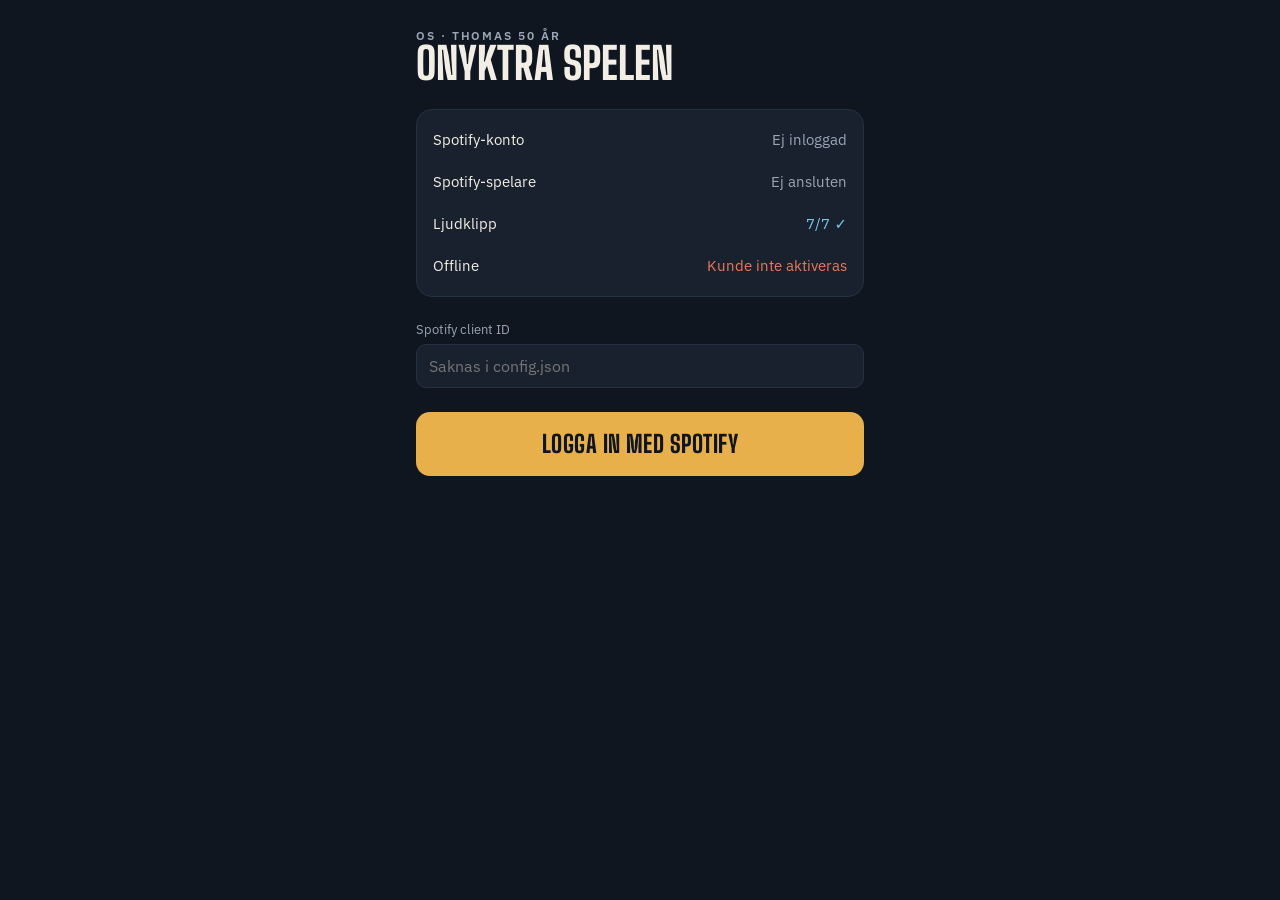
==== index.html @ b9c2de6a "Byt låt från telefonen med Supabase och PIN-kod Grenvyn får knappen Byt låt: klistra in en Spotify-l" ====
<!doctype html>
<html lang="sv">
<head>
<meta charset="utf-8">
<meta name="viewport" content="width=device-width, initial-scale=1, viewport-fit=cover">
<meta name="theme-color" content="#0F1620">
<title>Onyktra Spelen</title>
<link rel="icon" href="icons/icon.svg" type="image/svg+xml">
<link rel="apple-touch-icon" href="icons/apple-touch-icon.png">
<link rel="manifest" href="manifest.webmanifest">
<meta name="mobile-web-app-capable" content="yes">
<meta name="apple-mobile-web-app-capable" content="yes">
<meta name="apple-mobile-web-app-status-bar-style" content="black-translucent">
<meta name="apple-mobile-web-app-title" content="OS">
<link rel="preload" href="fonts/big-shoulders-display.woff2" as="font" type="font/woff2" crossorigin>
<link rel="preload" href="fonts/ibm-plex-sans.woff2" as="font" type="font/woff2" crossorigin>
<link rel="stylesheet" href="style.css">
<script type="module" src="app.js"></script>
</head>
<body>
<div class="banner" id="banner" role="status" hidden></div>
<button class="banner banner-version" type="button" id="ny-version" hidden>Ny version – ladda om</button>

<main class="screen" id="start">
  <header>
    <div class="eyebrow">OS · Thomas 50 år</div>
    <h1>Onyktra Spelen</h1>
  </header>

  <section class="card" aria-label="Status">
    <div class="rad"><span>Spotify-konto</span><span class="rad-varde" id="start-konto">Ej inloggad</span></div>
    <div class="rad"><span>Spotify-spelare</span><span class="rad-varde" id="start-spelare">Ej ansluten</span></div>
    <div class="rad"><span>Ljudklipp</span><span class="rad-varde" id="start-klipp">–</span></div>
    <div class="rad"><span>Offline</span><span class="rad-varde" id="start-offline">Kontrollerar…</span></div>
  </section>

  <div class="falt" id="klientid-falt" hidden>
    <label for="klientid">Spotify client ID</label>
    <input id="klientid" autocomplete="off" autocapitalize="off" spellcheck="false" placeholder="Saknas i config.json">
  </div>

  <p class="start-fel" id="start-fel" role="alert" hidden></p>

  <div class="start-knappar">
    <button class="btn-primary" type="button" id="logga-in" hidden>Logga in med Spotify</button>
    <button class="btn-primary" type="button" id="starta" hidden>Starta Onyktra Spelen</button>
    <button class="link-btn" type="button" id="logga-ut" hidden>Logga ut från Spotify</button>
  </div>
</main>

<main class="screen" id="oversikt" hidden>
  <header class="head">
    <div>
      <div class="eyebrow">OS · Thomas 50 år</div>
      <h1>Onyktra Spelen</h1>
    </div>
    <div class="counter"><small>Gren</small><b id="raknare">–/–</b></div>
  </header>

  <section class="card" aria-label="Spelas nu">
    <div class="np">
      <div class="art" id="np-nr">–</div>
      <div class="np-meta">
        <div class="eyebrow eyebrow-tight">Spelas nu · Spotify</div>
        <div class="np-title" id="np-titel">Ingen låt</div>
        <div class="np-artist" id="np-artist">Välj en gren för att starta</div>
      </div>
    </div>
    <div class="progress">
      <span id="np-tid">0:00</span>
      <div class="bar"><i id="np-bar"></i></div>
      <span id="np-langd">–:––</span>
    </div>
    <div class="controls">
      <div class="transport">
        <button class="icon-btn" type="button" id="foregaende" aria-label="Föregående" disabled>
          <svg width="18" height="18" viewBox="0 0 24 24" fill="none" stroke="currentColor" stroke-width="2" stroke-linecap="round" stroke-linejoin="round"><polygon points="19 20 9 12 19 4 19 20"/><line x1="5" y1="19" x2="5" y2="5"/></svg>
        </button>
        <button class="play" type="button" id="spela" aria-label="Spela" disabled>
          <svg class="ikon-spela" width="20" height="20" viewBox="0 0 24 24" fill="currentColor"><polygon points="7 4 20 12 7 20 7 4"/></svg>
          <svg class="ikon-paus" width="22" height="22" viewBox="0 0 24 24" fill="none" stroke="currentColor" stroke-width="2.5" stroke-linecap="round"><line x1="8" y1="5" x2="8" y2="19"/><line x1="16" y1="5" x2="16" y2="19"/></svg>
        </button>
        <button class="icon-btn" type="button" id="nasta" aria-label="Nästa" disabled>
          <svg width="18" height="18" viewBox="0 0 24 24" fill="none" stroke="currentColor" stroke-width="2" stroke-linecap="round" stroke-linejoin="round"><polygon points="5 4 15 12 5 20 5 4"/><line x1="19" y1="5" x2="19" y2="19"/></svg>
        </button>
      </div>
      <button class="pill" type="button" id="ducking" aria-pressed="true"><span class="dot"></span><span id="ducking-text">Sänk vid klipp</span></button>
    </div>
    <button class="btn-ghost" type="button" id="tona" disabled>Tona ut</button>
  </section>

  <section class="section">
    <div class="section-head"><h2>Grenar</h2><span>Tryck för att starta</span></div>
    <div class="list" id="grenar"></div>
  </section>

  <section class="section">
    <div class="section-head"><h2>Ljudeffekter</h2><span>Spelas ovanpå musiken</span></div>
    <div class="pads" id="effekter"></div>
  </section>

  <footer class="foot">
    <div class="foot-status"><span class="dot" id="nat-dot"></span><span id="nat-text">Kontrollerar nät…</span></div>
  </footer>
</main>
<main class="screen" id="grenvy" hidden>
  <div class="topbar">
    <button class="back" type="button" id="tillbaka">
      <svg width="18" height="18" viewBox="0 0 24 24" fill="none" stroke="currentColor" stroke-width="2" stroke-linecap="round" stroke-linejoin="round" aria-hidden="true"><polyline points="15 18 9 12 15 6"/></svg>Alla grenar
    </button>
    <small id="g-nummer">Gren – av –</small>
  </div>

  <header class="hero">
    <span class="tag" id="g-sasong"></span>
    <h1 id="g-namn"></h1>
    <p id="g-regel"></p>
  </header>

  <div class="phrase" id="g-mening-kort" hidden>
    <small>Meningen</small>
    <div id="g-mening"></div>
  </div>

  <section class="card timer-kort" aria-label="Timer">
    <div class="timer-rad">
      <button class="icon-btn" type="button" id="t-minus" aria-label="15 sekunder kortare">−15</button>
      <div class="timer" id="t-tid" role="timer" aria-live="off">01:00</div>
      <button class="icon-btn" type="button" id="t-plus" aria-label="15 sekunder längre">+15</button>
    </div>
    <div class="row">
      <button class="btn-action" type="button" id="t-start">Starta</button>
      <button class="btn-ghost" type="button" id="t-aterstall">Återställ</button>
    </div>
  </section>

  <section class="card" aria-label="Musik">
    <div class="np">
      <div class="art" id="g-nr">–</div>
      <div class="np-meta">
        <div class="np-title" id="g-titel"></div>
        <div class="np-artist" id="g-artist"></div>
      </div>
    </div>
    <div class="row">
      <button class="play play-sm" type="button" id="g-spela" aria-label="Spela" disabled>
        <svg class="ikon-spela" width="20" height="20" viewBox="0 0 24 24" fill="currentColor"><polygon points="7 4 20 12 7 20 7 4"/></svg>
        <svg class="ikon-paus" width="22" height="22" viewBox="0 0 24 24" fill="none" stroke="currentColor" stroke-width="2.5" stroke-linecap="round"><line x1="8" y1="5" x2="8" y2="19"/><line x1="16" y1="5" x2="16" y2="19"/></svg>
      </button>
      <button class="btn-ghost grow" type="button" id="g-tona" disabled>Tona ut</button>
    </div>
    <button class="link-btn" type="button" id="g-byt-lat" hidden>Byt låt</button>
  </section>

  <section class="section">
    <div class="section-head"><h2>Ljudeffekter</h2><span>Spelas ovanpå musiken</span></div>
    <div class="pads" id="g-effekter"></div>
  </section>

  <button class="btn-action btn-stor" type="button" id="g-nasta">Nästa gren</button>
</main>

<dialog class="dialog" id="byt-lat" aria-labelledby="bl-rubrik">
  <form class="dialog-form" id="bl-form" method="dialog">
    <h2 id="bl-rubrik">Byt låt</h2>
    <div class="falt">
      <label for="bl-lank">Spotify-länk</label>
      <input id="bl-lank" type="url" inputmode="url" autocomplete="off" autocapitalize="off" spellcheck="false"
        placeholder="https://open.spotify.com/track/…">
      <small id="bl-lank-info">Spotify → Dela → Kopiera länk</small>
    </div>
    <div class="falt">
      <label for="bl-lat">Låt</label>
      <input id="bl-lat" autocomplete="off">
    </div>
    <div class="falt">
      <label for="bl-artist">Artist</label>
      <input id="bl-artist" autocomplete="off">
    </div>
    <div class="falt">
      <label for="bl-start">Starta vid (m:ss)</label>
      <input id="bl-start" inputmode="numeric" autocomplete="off" placeholder="0:00">
    </div>
    <div class="falt" id="bl-pin-falt">
      <label for="bl-pin">PIN-kod</label>
      <input id="bl-pin" type="password" autocomplete="off">
    </div>
    <p class="start-fel" id="bl-fel" role="alert" hidden></p>
    <div class="row">
      <button class="btn-ghost" type="button" id="bl-avbryt">Avbryt</button>
      <button class="btn-action" type="submit" id="bl-spara">Spara</button>
    </div>
    <button class="link-btn" type="button" id="bl-aterstall" hidden>Återställ till förvald låt</button>
  </form>
</dialog>
</body>
</html>
---- style.css ----
/* Typsnitt (SIL Open Font License), självhostade så att de fungerar offline. Latin-delmängd räcker för svenska. */
@font-face {
  font-family: 'Big Shoulders Display';
  src: url('fonts/big-shoulders-display.woff2') format('woff2');
  font-weight: 100 900;
  font-display: swap;
}
@font-face {
  font-family: 'IBM Plex Sans';
  src: url('fonts/ibm-plex-sans.woff2') format('woff2');
  font-weight: 100 700;
  font-display: swap;
}
@font-face {
  font-family: 'IBM Plex Mono';
  src: url('fonts/ibm-plex-mono-500.woff2') format('woff2');
  font-weight: 500;
  font-display: swap;
}

:root {
  --bg: #0F1620;
  --surface: #18212D;
  --active: #1E2733;
  --line: #263244;
  --text: #F2EEE6;
  --muted: #9AA6B5;
  --accent: #E8B04A;
  --ice: #7CC4E8;
  --warn: #E8795A;
  --display: 'Big Shoulders Display', 'Arial Narrow', sans-serif;
  --sans: 'IBM Plex Sans', system-ui, sans-serif;
  --mono: 'IBM Plex Mono', ui-monospace, monospace;
  color-scheme: dark;
}

* { box-sizing: border-box; }

html { -webkit-text-size-adjust: 100%; }

body {
  margin: 0;
  background: var(--bg);
  color: var(--text);
  font-family: var(--sans);
  -webkit-tap-highlight-color: transparent;
}

button {
  font: inherit;
  color: var(--text);
  cursor: pointer;
  touch-action: manipulation;
}

button:disabled { cursor: default; }

button:focus-visible {
  outline: 2px solid var(--ice);
  outline-offset: 2px;
}

.screen {
  max-width: 480px;
  margin: 0 auto;
  padding: calc(28px + env(safe-area-inset-top)) 16px calc(32px + env(safe-area-inset-bottom));
  display: flex;
  flex-direction: column;
  gap: 24px;
}

.eyebrow {
  font-size: 12px;
  font-weight: 600;
  letter-spacing: .16em;
  text-transform: uppercase;
  color: var(--muted);
}

.eyebrow-tight { letter-spacing: .08em; }

h1 {
  margin: 0;
  font-family: var(--display);
  font-weight: 800;
  font-size: 44px;
  line-height: .95;
  text-transform: uppercase;
}

h2 {
  margin: 0;
  font-family: var(--display);
  font-weight: 800;
  font-size: 24px;
  text-transform: uppercase;
  letter-spacing: .02em;
}

/* Rubrik */
.head { display: flex; justify-content: space-between; align-items: flex-end; gap: 12px; }
.counter { text-align: right; }
.counter small { display: block; font-size: 12px; color: var(--muted); }
.counter b { font-family: var(--mono); font-weight: 500; font-size: 22px; color: var(--accent); }

/* Spelas nu */
.card {
  background: var(--surface);
  border: 1px solid var(--line);
  border-radius: 16px;
  padding: 16px;
  display: flex;
  flex-direction: column;
  gap: 14px;
}
.np { display: flex; gap: 14px; align-items: center; }
.art {
  width: 56px; height: 56px; flex-shrink: 0;
  border-radius: 10px;
  background: var(--accent); color: var(--bg);
  display: flex; align-items: center; justify-content: center;
  font-family: var(--display); font-weight: 800; font-size: 26px;
}
.np-meta { display: flex; flex-direction: column; gap: 2px; min-width: 0; }
.np-title { font-size: 17px; font-weight: 600; }
.np-artist { font-size: 14px; color: var(--muted); }
.progress { display: flex; align-items: center; gap: 10px; font-family: var(--mono); font-size: 12px; color: var(--muted); }
.bar { flex: 1; height: 4px; border-radius: 2px; background: var(--line); }
.bar i { display: block; height: 4px; width: 0; border-radius: 2px; background: var(--accent); }
.controls { display: flex; align-items: center; justify-content: space-between; gap: 8px; }
.transport { display: flex; gap: 6px; align-items: center; flex-shrink: 0; }
.icon-btn {
  width: 44px; height: 44px; border-radius: 22px;
  border: 1px solid var(--line); background: transparent;
  display: flex; align-items: center; justify-content: center;
}
.play {
  width: 56px; height: 56px; border-radius: 28px;
  border: none; background: var(--accent); color: var(--bg);
  display: flex; align-items: center; justify-content: center;
}
.transport button:disabled { opacity: .55; }
.pill {
  white-space: nowrap;
  min-width: 0; overflow: hidden;
  height: 44px; padding: 0 12px; border-radius: 22px;
  border: 1px solid var(--accent); background: transparent;
  display: flex; align-items: center; gap: 8px;
  font-size: 13px; font-weight: 500;
}
.pill .dot { background: var(--accent); }
.pill span:last-child { overflow: hidden; text-overflow: ellipsis; }
.pill[aria-pressed="false"] { border-color: var(--line); color: var(--muted); }
.pill[aria-pressed="false"] .dot { background: var(--line); }

/* Sektioner */
.section { display: flex; flex-direction: column; gap: 10px; }
.section-head { display: flex; justify-content: space-between; align-items: baseline; gap: 8px; }
.section-head span { font-size: 13px; color: var(--muted); }

/* Grenlista */
.list { display: flex; flex-direction: column; gap: 8px; }
.gren {
  width: 100%;
  display: flex; align-items: center; gap: 14px;
  padding: 14px; border-radius: 14px;
  background: var(--surface); border: 1px solid var(--line);
  text-align: left;
}
.gren:active { background: var(--active); }
.gren svg { flex-shrink: 0; }
.num {
  width: 40px; height: 40px; flex-shrink: 0; border-radius: 10px;
  background: var(--line);
  display: flex; align-items: center; justify-content: center;
  font-family: var(--display); font-weight: 800; font-size: 22px;
}
.gtext { display: flex; flex-direction: column; gap: 3px; min-width: 0; flex: 1; }
.gname { font-size: 17px; font-weight: 600; }
.status { font-size: 11px; font-weight: 600; letter-spacing: .08em; text-transform: uppercase; margin-left: 6px; }
.gdesc { font-size: 13px; color: var(--muted); }
.gsong { display: flex; gap: 6px; align-items: center; font-size: 13px; color: #C9D1DB; white-space: nowrap; overflow: hidden; }
.gsong span { overflow: hidden; text-overflow: ellipsis; }
.gren.pagar { background: var(--active); border-color: var(--accent); }
.gren.pagar .num { background: var(--accent); color: var(--bg); }
.gren.pagar .status, .gren.pagar .gsong { color: var(--accent); }

/* Effektknappar */
.pads { display: grid; grid-template-columns: repeat(3, minmax(0, 1fr)); gap: 8px; }
.pad {
  min-height: 76px; border-radius: 14px;
  border: 1px solid var(--line); background: var(--surface);
  display: flex; flex-direction: column; align-items: flex-start; justify-content: space-between; gap: 6px;
  padding: 12px; text-align: left;
  transition: transform .08s, border-color .15s;
}
.pad:active { transform: scale(.97); border-color: var(--accent); }
.pad.spelar { border-color: var(--accent); background: var(--active); }
.pad.saknas { opacity: .45; }
.pad.saknas .psub::after { content: ' · saknas'; }
.dot { width: 8px; height: 8px; border-radius: 4px; display: inline-block; flex-shrink: 0; }
.dot.guld { background: var(--accent); }
.dot.is { background: var(--ice); }
.dot.varning { background: var(--warn); }
.pname { display: block; font-size: 15px; font-weight: 600; }
.psub { display: block; font-size: 11px; color: var(--muted); }

/* Sidfot */
.foot { display: flex; flex-direction: column; gap: 8px; font-size: 12px; color: var(--muted); }
.foot-status { display: flex; gap: 8px; align-items: center; }
.foot-status .dot { background: var(--ice); }
.foot-status .dot.offline { background: var(--warn); }
.link-btn {
  align-self: flex-start;
  min-height: 44px; padding: 0;
  border: none; background: transparent;
  color: var(--muted); font-size: 12px;
  text-decoration: underline; text-underline-offset: 3px;
}

.fel {
  padding: 16px; border-radius: 14px;
  border: 1px solid var(--warn); color: var(--warn);
  background: var(--surface); font-size: 14px;
}

[hidden] { display: none !important; }

/* Startvy */
.rad { display: flex; justify-content: space-between; align-items: center; gap: 12px; font-size: 15px; min-height: 28px; }
.rad-varde { color: var(--muted); text-align: right; }
.rad-varde.ok { color: var(--ice); }
.rad-varde.fel-text { color: var(--warn); }
.falt { display: flex; flex-direction: column; gap: 6px; font-size: 13px; color: var(--muted); }
.falt input {
  min-height: 44px; padding: 0 12px; border-radius: 10px;
  border: 1px solid var(--line); background: var(--surface); color: var(--text);
  font: inherit; font-size: 16px;
}
.start-fel { margin: 0; font-size: 14px; color: var(--warn); }
.start-knappar { display: flex; flex-direction: column; gap: 4px; }
.btn-primary {
  width: 100%; min-height: 64px; border-radius: 14px;
  border: none; background: var(--accent); color: var(--bg);
  font-family: var(--display); font-weight: 800; font-size: 24px;
  text-transform: uppercase; letter-spacing: .02em;
}
.btn-primary:disabled { opacity: .6; }
.start-knappar .link-btn { align-self: center; }

/* Spela/paus */
.play .ikon-paus { display: none; }
.play.spelar .ikon-spela { display: none; }
.play.spelar .ikon-paus { display: block; }
.play:disabled { opacity: .55; }

/* Diskret banner för fel */
.banner {
  position: fixed; z-index: 10;
  top: calc(8px + env(safe-area-inset-top)); left: 50%; transform: translateX(-50%);
  width: calc(100% - 32px); max-width: 448px;
  padding: 12px 14px; border-radius: 12px;
  background: var(--surface); border: 1px solid var(--warn); color: var(--text);
  font-size: 14px; box-shadow: 0 6px 20px rgb(0 0 0 / .4);
}
.banner-version {
  min-height: 48px; text-align: left; font-weight: 600;
  border-color: var(--accent);
}

/* Aktiv gren */
.topbar { display: flex; justify-content: space-between; align-items: center; gap: 12px; }
.topbar small { font-size: 13px; color: var(--muted); }
.back {
  display: flex; align-items: center; gap: 6px;
  min-height: 44px; padding: 0 8px 0 0;
  border: none; background: transparent;
  font-size: 14px; font-weight: 500;
}
.hero h1 { font-size: 72px; overflow-wrap: anywhere; }
.hero p { margin: 8px 0 0; font-size: 15px; color: var(--muted); }
.tag {
  display: inline-block; margin-bottom: 6px;
  font-size: 11px; font-weight: 600; letter-spacing: .12em; text-transform: uppercase;
  color: var(--accent);
}
.tag.vinter { color: var(--ice); }
.phrase {
  border: 1px dashed var(--accent); border-radius: 14px;
  padding: 14px 16px; background: var(--surface);
}
.phrase small { font-size: 12px; color: var(--muted); letter-spacing: .08em; text-transform: uppercase; }
.phrase div { font-size: 22px; font-weight: 600; margin-top: 4px; }

.timer-kort { gap: 16px; }
.timer-rad { display: flex; align-items: center; justify-content: space-between; gap: 8px; }
.timer-rad .icon-btn { font-family: var(--mono); font-size: 13px; color: var(--muted); }
.timer-rad .icon-btn:disabled { opacity: .35; }
.timer {
  flex: 1; text-align: center;
  font-family: var(--mono); font-weight: 500; font-size: 72px; line-height: 1;
  letter-spacing: .02em; font-variant-numeric: tabular-nums;
}
.timer.kort { color: var(--warn); }
.timer.slut { color: var(--warn); animation: blink 1s steps(2, start) 3; }
@keyframes blink { to { visibility: hidden; } }

.row { display: flex; gap: 8px; align-items: center; }
.btn-action {
  flex: 1; min-height: 52px; border-radius: 14px;
  border: none; background: var(--accent); color: var(--bg);
  font-size: 16px; font-weight: 600;
}
.btn-action.pausad { background: var(--ice); }
.btn-ghost {
  min-height: 52px; padding: 0 18px; border-radius: 14px;
  border: 1px solid var(--line); background: transparent;
  font-size: 15px; font-weight: 500;
}
.btn-ghost:disabled { opacity: .55; }
.btn-ghost.aktiv { border-color: var(--accent); color: var(--accent); }
.grow { flex: 1; }
.play-sm { width: 52px; height: 52px; border-radius: 26px; flex-shrink: 0; }
.btn-stor { flex: none; width: 100%; min-height: 56px; font-size: 17px; }


/* Byt låt */
.dialog {
  width: calc(100% - 32px); max-width: 448px;
  padding: 20px 16px; border-radius: 16px;
  border: 1px solid var(--line); background: var(--surface); color: var(--text);
}
.dialog::backdrop { background: rgb(0 0 0 / .6); }
.dialog-form { display: flex; flex-direction: column; gap: 14px; }
.dialog .falt input { background: var(--bg); }
.falt small { font-size: 12px; color: var(--muted); }
.falt small.ok { color: var(--ice); }
.falt small.fel-text { color: var(--warn); }
.dialog .row .btn-ghost { flex: 1; }
.dialog .link-btn { align-self: center; }
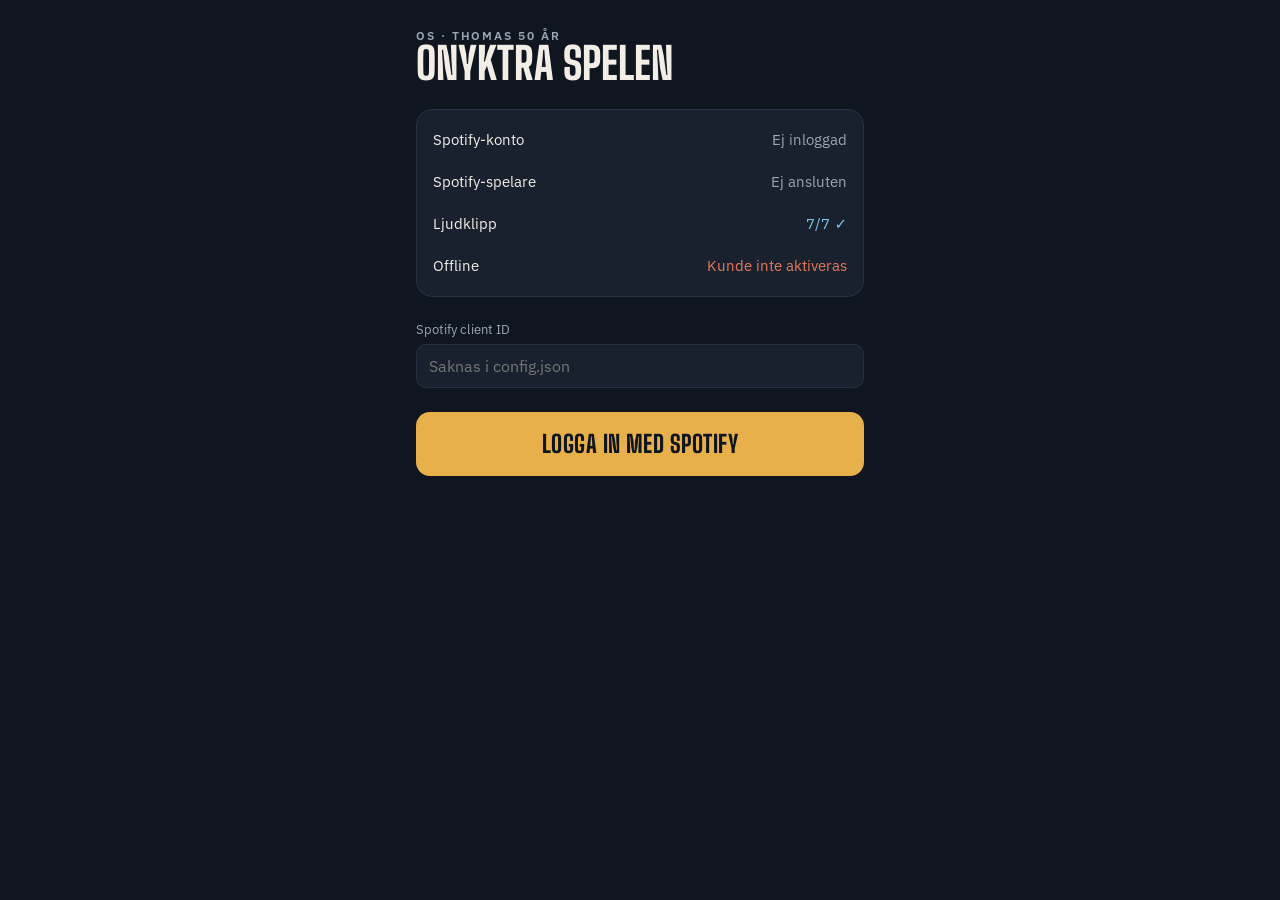
==== commit e3474931: "Min/sek-väljare för starttid och timer i Redigera gren iPhone visar ett rent siffertangentbord utan " ====
--- a/index.html
+++ b/index.html
@@ -90,8 +90,15 @@
   </section>
 
   <section class="section">
-    <div class="section-head"><h2>Grenar</h2><span>Tryck för att starta</span></div>
+    <div class="section-head">
+      <h2>Grenar</h2>
+      <span id="grenar-hjalp">Tryck för att starta</span>
+    </div>
     <div class="list" id="grenar"></div>
+    <div class="row" id="ordning-knappar" hidden>
+      <button class="btn-ghost" type="button" id="ordning-avbryt" hidden>Avbryt</button>
+      <button class="btn-ghost grow" type="button" id="ordning">Ändra ordning</button>
+    </div>
   </section>
 
   <section class="section">
@@ -149,7 +156,7 @@
       </button>
       <button class="btn-ghost grow" type="button" id="g-tona" disabled>Tona ut</button>
     </div>
-    <button class="link-btn" type="button" id="g-byt-lat" hidden>Byt låt</button>
+    <button class="link-btn" type="button" id="g-redigera" hidden>Redigera gren</button>
   </section>
 
   <section class="section">
@@ -160,37 +167,86 @@
   <button class="btn-action btn-stor" type="button" id="g-nasta">Nästa gren</button>
 </main>
 
-<dialog class="dialog" id="byt-lat" aria-labelledby="bl-rubrik">
-  <form class="dialog-form" id="bl-form" method="dialog">
-    <h2 id="bl-rubrik">Byt låt</h2>
-    <div class="falt">
-      <label for="bl-lank">Spotify-länk</label>
-      <input id="bl-lank" type="url" inputmode="url" autocomplete="off" autocapitalize="off" spellcheck="false"
+<dialog class="dialog" id="redigera" aria-labelledby="rg-rubrik">
+  <form class="dialog-form" id="rg-form" method="dialog">
+    <h2 id="rg-rubrik">Redigera gren</h2>
+    <div class="falt">
+      <label for="rg-namn">Namn</label>
+      <input id="rg-namn" autocomplete="off" required>
+    </div>
+    <div class="falt">
+      <label for="rg-sasong">Säsong</label>
+      <select id="rg-sasong">
+        <option value="sommar">Sommar</option>
+        <option value="vinter">Vinter</option>
+        <option value="">Ingen</option>
+      </select>
+    </div>
+    <div class="falt">
+      <label for="rg-beskrivning">Beskrivning</label>
+      <input id="rg-beskrivning" autocomplete="off">
+    </div>
+    <div class="falt">
+      <label for="rg-mening">Meningen</label>
+      <textarea id="rg-mening" rows="2" autocomplete="off"></textarea>
+      <small>Visas stort i grenvyn. Lämna tomt om grenen inte har någon.</small>
+    </div>
+    <div class="falt">
+      <label for="rg-lank">Byt låt – Spotify-länk</label>
+      <input id="rg-lank" type="url" inputmode="url" autocomplete="off" autocapitalize="off" spellcheck="false"
         placeholder="https://open.spotify.com/track/…">
-      <small id="bl-lank-info">Spotify → Dela → Kopiera länk</small>
-    </div>
-    <div class="falt">
-      <label for="bl-lat">Låt</label>
-      <input id="bl-lat" autocomplete="off">
-    </div>
-    <div class="falt">
-      <label for="bl-artist">Artist</label>
-      <input id="bl-artist" autocomplete="off">
-    </div>
-    <div class="falt">
-      <label for="bl-start">Starta vid (m:ss)</label>
-      <input id="bl-start" inputmode="numeric" autocomplete="off" placeholder="0:00">
-    </div>
-    <div class="falt" id="bl-pin-falt">
-      <label for="bl-pin">PIN-kod</label>
-      <input id="bl-pin" type="password" autocomplete="off">
-    </div>
-    <p class="start-fel" id="bl-fel" role="alert" hidden></p>
-    <div class="row">
-      <button class="btn-ghost" type="button" id="bl-avbryt">Avbryt</button>
-      <button class="btn-action" type="submit" id="bl-spara">Spara</button>
-    </div>
-    <button class="link-btn" type="button" id="bl-aterstall" hidden>Återställ till förvald låt</button>
+      <small id="rg-lank-info">Spotify → Dela → Kopiera länk</small>
+    </div>
+    <div class="falt">
+      <label for="rg-lat">Låt</label>
+      <input id="rg-lat" autocomplete="off">
+    </div>
+    <div class="falt">
+      <label for="rg-artist">Artist</label>
+      <input id="rg-artist" autocomplete="off">
+    </div>
+    <div class="falt">
+      <label for="rg-start-min">Starta låten vid</label>
+      <div class="tidval">
+        <select id="rg-start-min" aria-label="Starta vid, minuter"></select>
+        <span>min</span>
+        <select id="rg-start-sek" aria-label="Starta vid, sekunder"></select>
+        <span>sek</span>
+      </div>
+    </div>
+    <div class="falt">
+      <label for="rg-timer-min">Timer</label>
+      <div class="tidval">
+        <select id="rg-timer-min" aria-label="Timer, minuter"></select>
+        <span>min</span>
+        <select id="rg-timer-sek" aria-label="Timer, sekunder"></select>
+        <span>sek</span>
+      </div>
+      <small>Grenens standardtid, mellan 0:15 och 10:00.</small>
+    </div>
+    <div class="falt" id="rg-pin-falt">
+      <label for="rg-pin">PIN-kod</label>
+      <input id="rg-pin" type="password" autocomplete="off">
+    </div>
+    <p class="start-fel" id="rg-fel" role="alert" hidden></p>
+    <div class="row">
+      <button class="btn-ghost" type="button" id="rg-avbryt">Avbryt</button>
+      <button class="btn-action" type="submit" id="rg-spara">Spara</button>
+    </div>
+  </form>
+</dialog>
+
+<dialog class="dialog" id="pin-dialog" aria-labelledby="pd-rubrik">
+  <form class="dialog-form" id="pd-form" method="dialog">
+    <h2 id="pd-rubrik">PIN-kod</h2>
+    <div class="falt">
+      <label for="pd-pin">Ange PIN-koden för att spara</label>
+      <input id="pd-pin" type="password" autocomplete="off">
+    </div>
+    <div class="row">
+      <button class="btn-ghost" type="button" id="pd-avbryt">Avbryt</button>
+      <button class="btn-action" type="submit">OK</button>
+    </div>
   </form>
 </dialog>
 </body>
--- a/style.css
+++ b/style.css
@@ -185,6 +185,20 @@
 .gren.pagar .num { background: var(--accent); color: var(--bg); }
 .gren.pagar .status, .gren.pagar .gsong { color: var(--accent); }
 
+/* Ändra ordning: dra i handtaget */
+.handtag {
+  flex-shrink: 0; width: 44px; height: 44px; margin: -8px -8px -8px 0;
+  display: flex; align-items: center; justify-content: center;
+  color: var(--muted); cursor: grab; touch-action: none;
+}
+.list.ordnas .gren { border-style: dashed; user-select: none; -webkit-user-select: none; }
+.gren.drar {
+  position: relative; z-index: 2;
+  border-style: solid; border-color: var(--accent); background: var(--active);
+  box-shadow: 0 10px 24px rgb(0 0 0 / .45);
+}
+.gren.drar .handtag { color: var(--accent); cursor: grabbing; }
+
 /* Effektknappar */
 .pads { display: grid; grid-template-columns: repeat(3, minmax(0, 1fr)); gap: 8px; }
 .pad {
@@ -232,7 +246,7 @@
 .rad-varde.ok { color: var(--ice); }
 .rad-varde.fel-text { color: var(--warn); }
 .falt { display: flex; flex-direction: column; gap: 6px; font-size: 13px; color: var(--muted); }
-.falt input {
+.falt input, .falt select, .falt textarea {
   min-height: 44px; padding: 0 12px; border-radius: 10px;
   border: 1px solid var(--line); background: var(--surface); color: var(--text);
   font: inherit; font-size: 16px;
@@ -332,7 +346,10 @@
 }
 .dialog::backdrop { background: rgb(0 0 0 / .6); }
 .dialog-form { display: flex; flex-direction: column; gap: 14px; }
-.dialog .falt input { background: var(--bg); }
+.dialog .falt input, .dialog .falt select, .dialog .falt textarea { background: var(--bg); }
+.falt textarea { padding: 10px 12px; resize: vertical; line-height: 1.35; }
+.tidval { display: flex; align-items: center; gap: 8px; color: var(--text); font-size: 16px; }
+.tidval select { flex: 1; min-width: 0; }
 .falt small { font-size: 12px; color: var(--muted); }
 .falt small.ok { color: var(--ice); }
 .falt small.fel-text { color: var(--warn); }
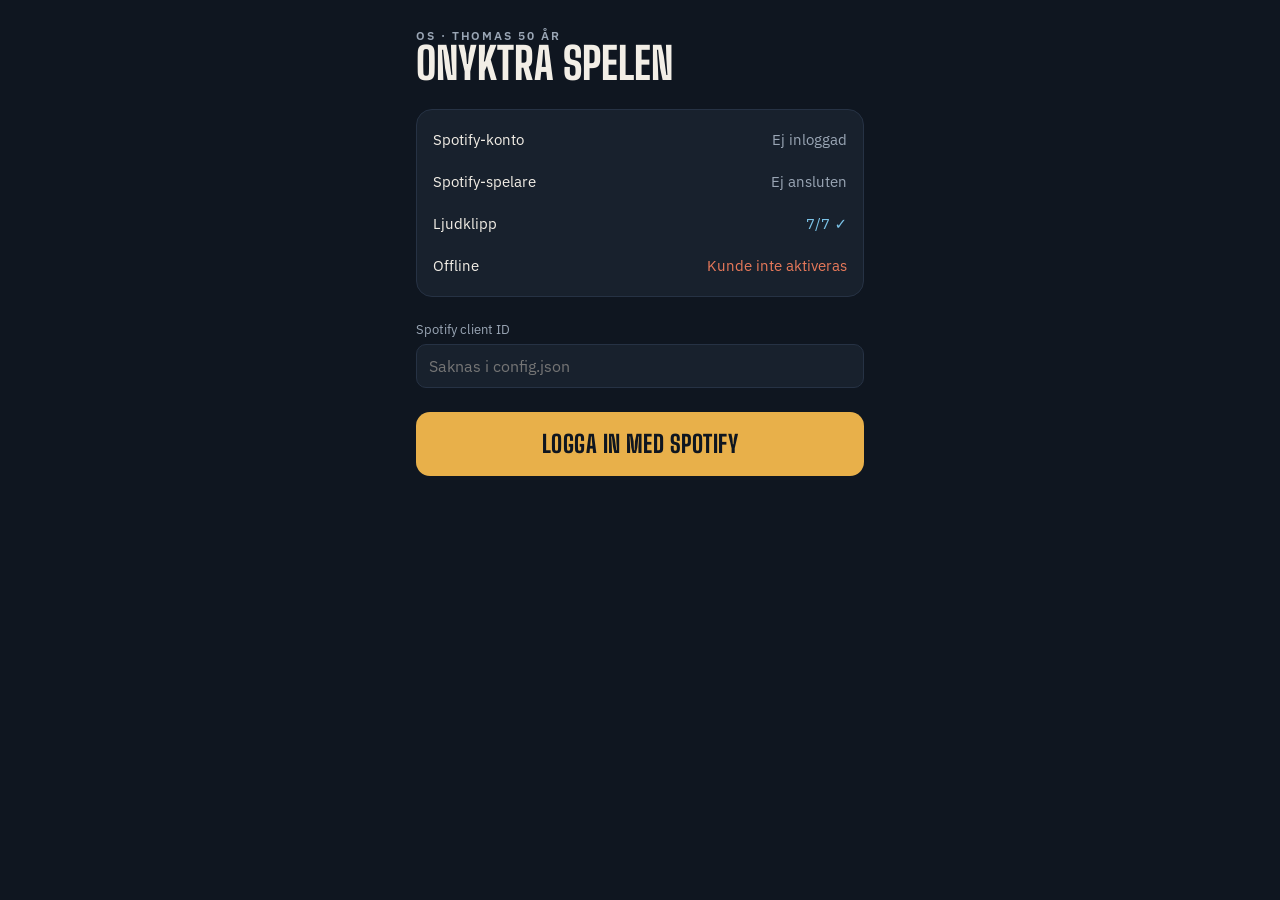
==== commit 273082c5: "Siffertangentbord för PIN-koden Co-Authored-By: Claude Opus 5.5 <noreply@anthropic.com> Claude-Sessi" ====
--- a/index.html
+++ b/index.html
@@ -226,7 +226,7 @@
     </div>
     <div class="falt" id="rg-pin-falt">
       <label for="rg-pin">PIN-kod</label>
-      <input id="rg-pin" type="password" autocomplete="off">
+      <input id="rg-pin" type="password" inputmode="numeric" autocomplete="off">
     </div>
     <p class="start-fel" id="rg-fel" role="alert" hidden></p>
     <div class="row">
@@ -241,7 +241,7 @@
     <h2 id="pd-rubrik">PIN-kod</h2>
     <div class="falt">
       <label for="pd-pin">Ange PIN-koden för att spara</label>
-      <input id="pd-pin" type="password" autocomplete="off">
+      <input id="pd-pin" type="password" inputmode="numeric" autocomplete="off">
     </div>
     <div class="row">
       <button class="btn-ghost" type="button" id="pd-avbryt">Avbryt</button>
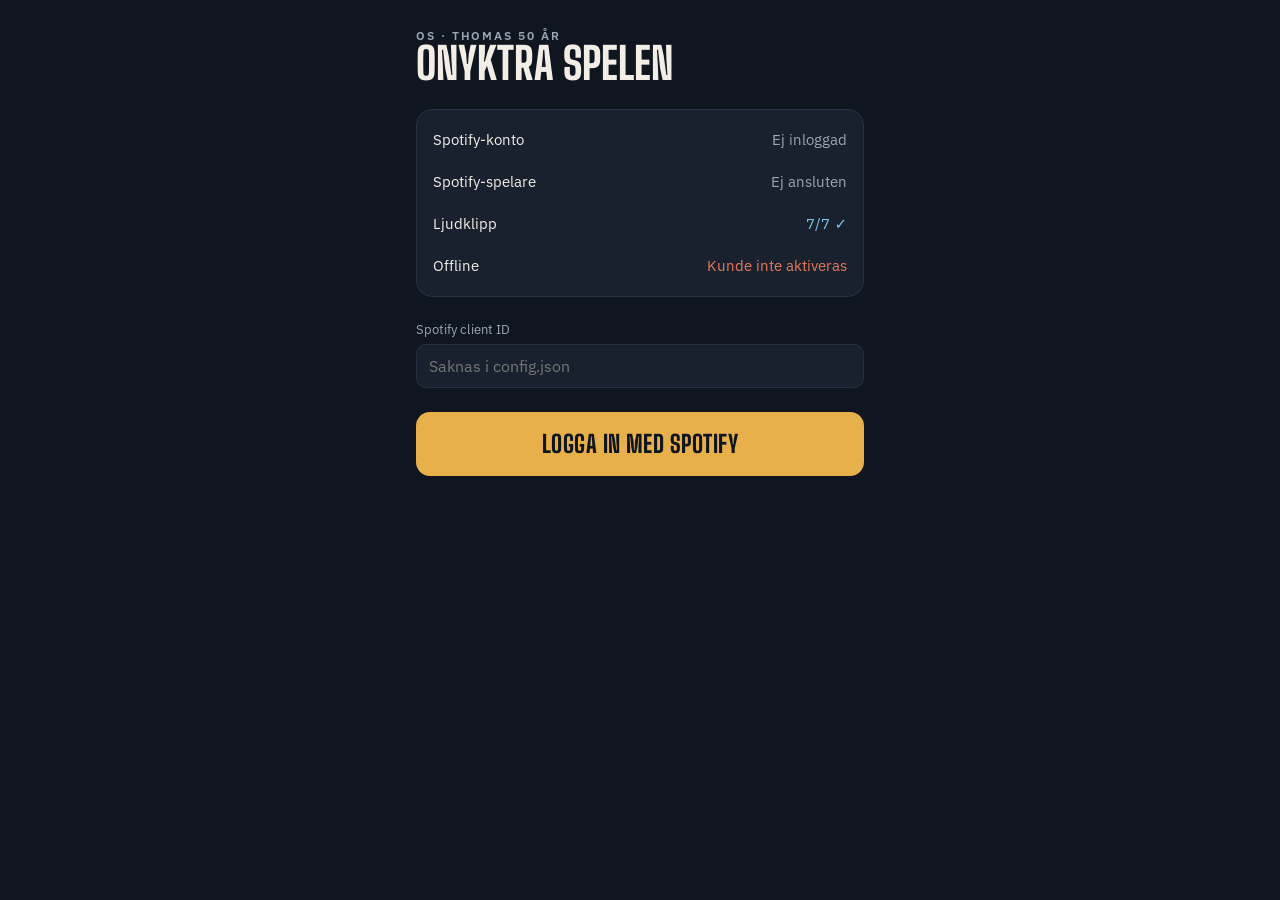
==== commit 0c9171da: "Tidtagning (stoppur) för grenar som slalom och hästhoppning Grenar med tidtagning: "stoppur" får ett" ====
--- a/index.html
+++ b/index.html
@@ -129,7 +129,8 @@
     <div id="g-mening"></div>
   </div>
 
-  <section class="card timer-kort" aria-label="Timer">
+  <section class="card timer-kort" id="timer-kort" aria-label="Timer">
+    <div class="timer-etikett" id="t-rubrik">Nedräkning</div>
     <div class="timer-rad">
       <button class="icon-btn" type="button" id="t-minus" aria-label="15 sekunder kortare">−15</button>
       <div class="timer" id="t-tid" role="timer" aria-live="off">01:00</div>
@@ -215,6 +216,14 @@
       </div>
     </div>
     <div class="falt">
+      <label for="rg-tidtagning">Tid</label>
+      <select id="rg-tidtagning">
+        <option value="nedrakning">Nedräkning (timer)</option>
+        <option value="stoppur">Tidtagning (stoppur)</option>
+      </select>
+      <small>Tidtagning mäter hur lång tid ett lopp tar, t.ex. slalom. Tiden sparas inte.</small>
+    </div>
+    <div class="falt" id="rg-timer-falt">
       <label for="rg-timer-min">Timer</label>
       <div class="tidval">
         <select id="rg-timer-min" aria-label="Timer, minuter"></select>
--- a/style.css
+++ b/style.css
@@ -316,6 +316,12 @@
   letter-spacing: .02em; font-variant-numeric: tabular-nums;
 }
 .timer.kort { color: var(--warn); }
+.timer.stoppur { font-size: 60px; }
+.timer-rad .icon-btn.dold { display: none; }
+.timer-etikett {
+  text-align: center; font-size: 12px; color: var(--muted);
+  letter-spacing: .08em; text-transform: uppercase; margin-bottom: -8px;
+}
 .timer.slut { color: var(--warn); animation: blink 1s steps(2, start) 3; }
 @keyframes blink { to { visibility: hidden; } }
 
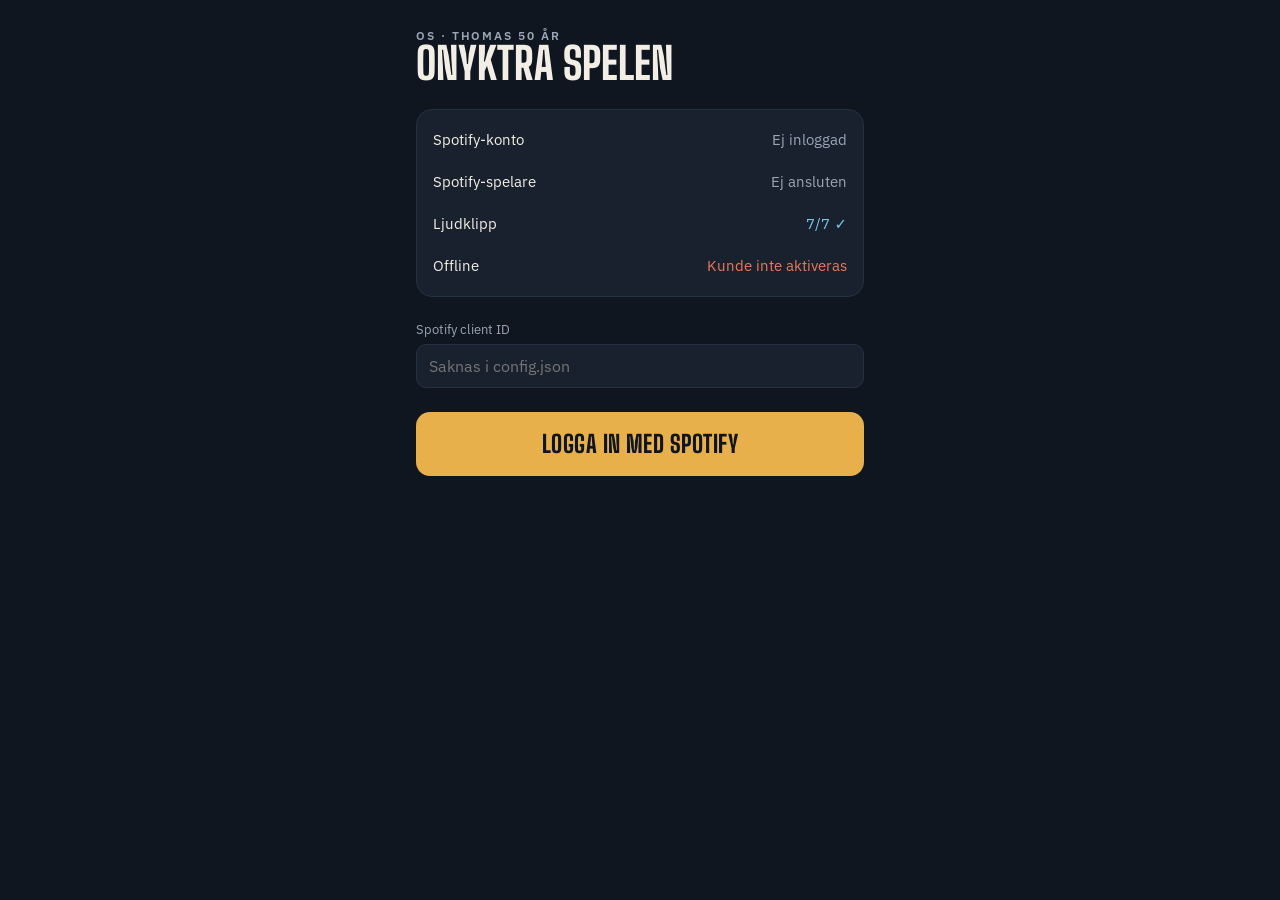
==== commit 45d67340: "Musik-vy: spela från en Spotify-spellista Ny vy som nås från översikten. Visar spellistans låtar (hä" ====
--- a/index.html
+++ b/index.html
@@ -102,6 +102,18 @@
   </section>
 
   <section class="section">
+    <div class="section-head"><h2>Musik</h2><span>Spellista från Spotify</span></div>
+    <button class="gren" type="button" id="till-musik">
+      <span class="num">♪</span>
+      <span class="gtext">
+        <span class="gname" id="musik-namn">Musik</span>
+        <span class="gdesc" id="musik-info">Ingen spellista vald</span>
+      </span>
+      <svg width="18" height="18" viewBox="0 0 24 24" fill="none" stroke="#9AA6B5" stroke-width="2" stroke-linecap="round" stroke-linejoin="round" aria-hidden="true"><polyline points="9 18 15 12 9 6"/></svg>
+    </button>
+  </section>
+
+  <section class="section">
     <div class="section-head"><h2>Ljudeffekter</h2><span>Spelas ovanpå musiken</span></div>
     <div class="pads" id="effekter"></div>
   </section>
@@ -168,6 +180,67 @@
   <button class="btn-action btn-stor" type="button" id="g-nasta">Nästa gren</button>
 </main>
 
+<main class="screen" id="musikvy" hidden>
+  <div class="topbar">
+    <button class="back" type="button" id="m-tillbaka">
+      <svg width="18" height="18" viewBox="0 0 24 24" fill="none" stroke="currentColor" stroke-width="2" stroke-linecap="round" stroke-linejoin="round" aria-hidden="true"><polyline points="15 18 9 12 15 6"/></svg>Alla grenar
+    </button>
+    <small id="m-antal"></small>
+  </div>
+
+  <header class="hero hero-musik">
+    <span class="tag">Spellista</span>
+    <h1 id="m-namn">Musik</h1>
+    <p id="m-info"></p>
+  </header>
+
+  <section class="card" aria-label="Spelas nu">
+    <div class="np">
+      <div class="art" id="m-nr">♪</div>
+      <div class="np-meta">
+        <div class="eyebrow eyebrow-tight">Spelas nu · Spotify</div>
+        <div class="np-title" id="m-titel">Ingen låt</div>
+        <div class="np-artist" id="m-artist">Tryck på en låt i listan</div>
+      </div>
+    </div>
+    <div class="progress">
+      <span id="m-tid">0:00</span>
+      <div class="bar"><i id="m-bar"></i></div>
+      <span id="m-langd">–:––</span>
+    </div>
+    <div class="controls">
+      <div class="transport">
+        <button class="icon-btn" type="button" id="m-foregaende" aria-label="Föregående" disabled>
+          <svg width="18" height="18" viewBox="0 0 24 24" fill="none" stroke="currentColor" stroke-width="2" stroke-linecap="round" stroke-linejoin="round"><polygon points="19 20 9 12 19 4 19 20"/><line x1="5" y1="19" x2="5" y2="5"/></svg>
+        </button>
+        <button class="play" type="button" id="m-spela" aria-label="Spela" disabled>
+          <svg class="ikon-spela" width="20" height="20" viewBox="0 0 24 24" fill="currentColor"><polygon points="7 4 20 12 7 20 7 4"/></svg>
+          <svg class="ikon-paus" width="22" height="22" viewBox="0 0 24 24" fill="none" stroke="currentColor" stroke-width="2.5" stroke-linecap="round"><line x1="8" y1="5" x2="8" y2="19"/><line x1="16" y1="5" x2="16" y2="19"/></svg>
+        </button>
+        <button class="icon-btn" type="button" id="m-nasta" aria-label="Nästa" disabled>
+          <svg width="18" height="18" viewBox="0 0 24 24" fill="none" stroke="currentColor" stroke-width="2" stroke-linecap="round" stroke-linejoin="round"><polygon points="5 4 15 12 5 20 5 4"/><line x1="19" y1="5" x2="19" y2="19"/></svg>
+        </button>
+      </div>
+      <button class="pill" type="button" id="m-blanda" aria-pressed="false"><span class="dot"></span><span>Blanda</span></button>
+    </div>
+    <button class="btn-ghost" type="button" id="m-tona" disabled>Tona ut</button>
+  </section>
+
+  <section class="section">
+    <div class="section-head">
+      <h2>Låtar</h2>
+      <button class="link-btn" type="button" id="m-uppdatera">Uppdatera</button>
+    </div>
+    <div class="list" id="m-latar"></div>
+    <button class="btn-ghost" type="button" id="m-byt">Byt spellista</button>
+  </section>
+
+  <section class="section">
+    <div class="section-head"><h2>Ljudeffekter</h2><span>Spelas ovanpå musiken</span></div>
+    <div class="pads" id="m-effekter"></div>
+  </section>
+</main>
+
 <dialog class="dialog" id="redigera" aria-labelledby="rg-rubrik">
   <form class="dialog-form" id="rg-form" method="dialog">
     <h2 id="rg-rubrik">Redigera gren</h2>
@@ -245,6 +318,23 @@
   </form>
 </dialog>
 
+<dialog class="dialog" id="spellista-dialog" aria-labelledby="sd-rubrik">
+  <form class="dialog-form" id="sd-form" method="dialog" novalidate>
+    <h2 id="sd-rubrik">Välj spellista</h2>
+    <div class="falt">
+      <label for="sd-lank">Spotify-länk till spellistan</label>
+      <input id="sd-lank" type="url" inputmode="url" autocomplete="off" autocapitalize="off" spellcheck="false"
+        placeholder="https://open.spotify.com/playlist/…">
+      <small>Spotify → spellistan → Dela → Kopiera länk. Spellistan måste vara din egen eller en du samarbetar på. Valet sparas på den här telefonen.</small>
+    </div>
+    <p class="start-fel" id="sd-fel" role="alert" hidden></p>
+    <div class="row">
+      <button class="btn-ghost" type="button" id="sd-avbryt">Avbryt</button>
+      <button class="btn-action" type="submit">Välj</button>
+    </div>
+  </form>
+</dialog>
+
 <dialog class="dialog" id="pin-dialog" aria-labelledby="pd-rubrik">
   <form class="dialog-form" id="pd-form" method="dialog">
     <h2 id="pd-rubrik">PIN-kod</h2>
--- a/style.css
+++ b/style.css
@@ -291,7 +291,7 @@
   border: none; background: transparent;
   font-size: 14px; font-weight: 500;
 }
-.hero h1 { font-size: 72px; overflow-wrap: anywhere; }
+.hero h1 { font-size: 72px; } /* krymps i app.js så att ord inte bryts */
 .hero p { margin: 8px 0 0; font-size: 15px; color: var(--muted); }
 .tag {
   display: inline-block; margin-bottom: 6px;
@@ -361,3 +361,15 @@
 .falt small.fel-text { color: var(--warn); }
 .dialog .row .btn-ghost { flex: 1; }
 .dialog .link-btn { align-self: center; }
+
+/* Musik */
+.hero-musik h1 { font-size: 56px; overflow-wrap: anywhere; }
+.pill[aria-pressed="true"] { color: var(--accent); }
+.section-head .link-btn { min-height: 44px; margin: -12px 0; font-size: 13px; }
+.lat { padding: 10px 14px; gap: 12px; }
+.lat .num { width: 36px; height: 36px; font-size: 18px; }
+.lat .gname { font-size: 15px; white-space: nowrap; overflow: hidden; text-overflow: ellipsis; }
+.lat .gdesc { white-space: nowrap; overflow: hidden; text-overflow: ellipsis; }
+.lat .langd { flex-shrink: 0; font-family: var(--mono); font-size: 12px; color: var(--muted); }
+.lat.pagar .gname, .lat.pagar .langd { color: var(--accent); }
+.tom { padding: 16px; border-radius: 14px; border: 1px dashed var(--line); color: var(--muted); font-size: 14px; }
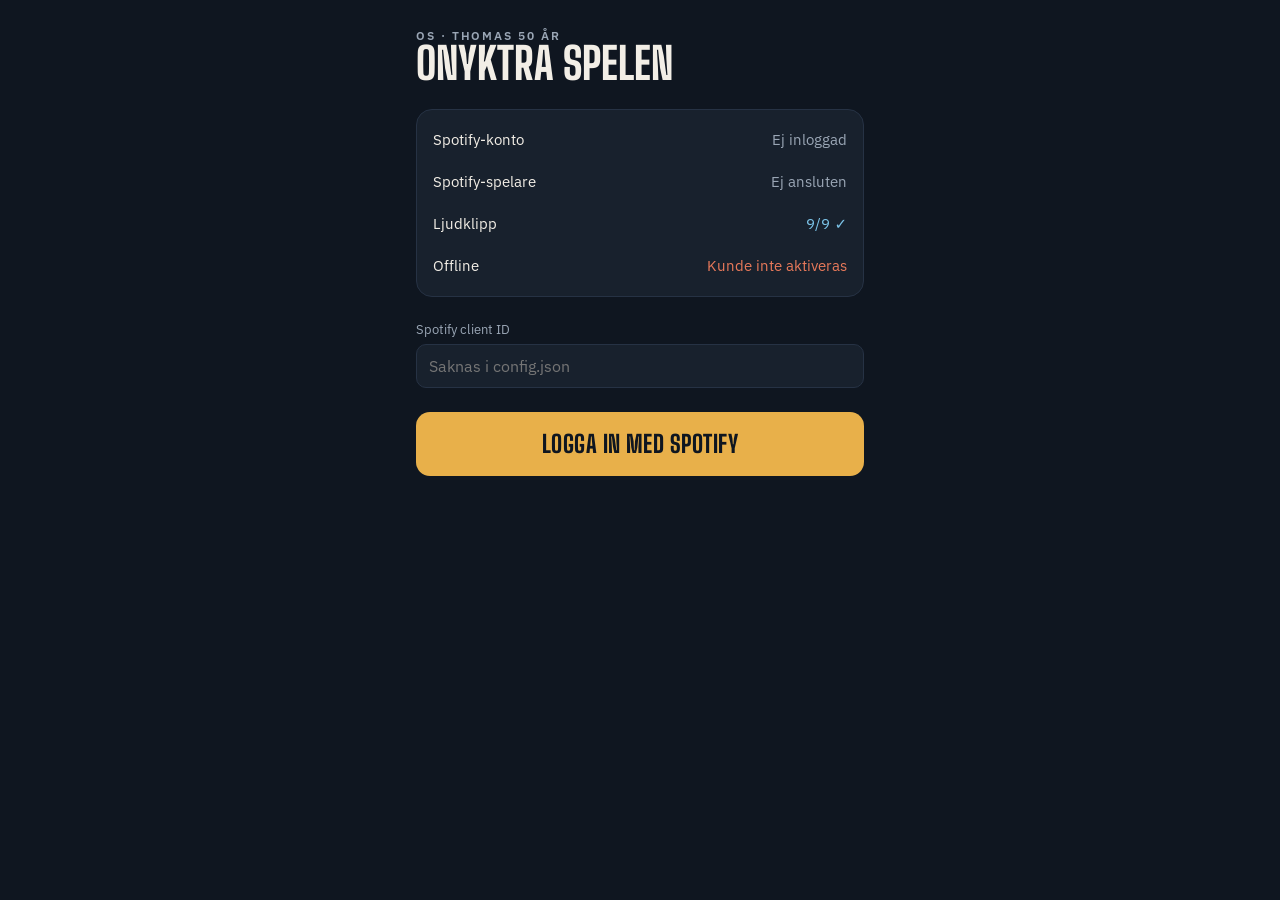
==== commit d1bb6722: "Stoppa ljudklipp: växla-läge, spam för visselpipa och Stoppa ljud-chip Co-Authored-By: Claude Sonnet" ====
--- a/index.html
+++ b/index.html
@@ -118,6 +118,8 @@
     <div class="pads" id="effekter"></div>
   </section>
 
+  <button class="stoppa-alla" type="button" id="stoppa-alla" hidden>■ Stoppa ljud</button>
+
   <footer class="foot">
     <div class="foot-status"><span class="dot" id="nat-dot"></span><span id="nat-text">Kontrollerar nät…</span></div>
   </footer>
--- a/style.css
+++ b/style.css
@@ -202,6 +202,7 @@
 /* Effektknappar */
 .pads { display: grid; grid-template-columns: repeat(3, minmax(0, 1fr)); gap: 8px; }
 .pad {
+  position: relative; overflow: hidden;
   min-height: 76px; border-radius: 14px;
   border: 1px solid var(--line); background: var(--surface);
   display: flex; flex-direction: column; align-items: flex-start; justify-content: space-between; gap: 6px;
@@ -210,6 +211,24 @@
 }
 .pad:active { transform: scale(.97); border-color: var(--accent); }
 .pad.spelar { border-color: var(--accent); background: var(--active); }
+.pad.spelar .pikon { color: var(--accent); }
+.ptopp { display: flex; align-items: center; justify-content: space-between; width: 100%; }
+.pikon { font-size: 12px; color: var(--muted); }
+.pframsteg {
+  position: absolute; left: 0; right: 0; bottom: 0; height: 3px;
+  background: var(--accent); transform-origin: left; transform: scaleX(var(--framsteg, 0));
+  opacity: 0;
+}
+.pad.spelar .pframsteg { opacity: 1; }
+.pad.puls { animation: puls .25s ease-out; }
+@keyframes puls { 0% { box-shadow: 0 0 0 0 rgb(232 176 74 / .6); } 100% { box-shadow: 0 0 0 10px rgb(232 176 74 / 0); } }
+.stoppa-alla {
+  position: fixed; left: 50%; transform: translateX(-50%); bottom: max(16px, env(safe-area-inset-bottom));
+  z-index: 20; min-height: 48px; padding: 0 22px; border-radius: 24px;
+  background: var(--warn); color: #0F1620; font-weight: 700; font-size: 15px;
+  border: 0; box-shadow: 0 8px 24px rgb(0 0 0 / .5);
+}
+.stoppa-alla[hidden] { display: none; }
 .pad.saknas { opacity: .45; }
 .pad.saknas .psub::after { content: ' · saknas'; }
 .dot { width: 8px; height: 8px; border-radius: 4px; display: inline-block; flex-shrink: 0; }
